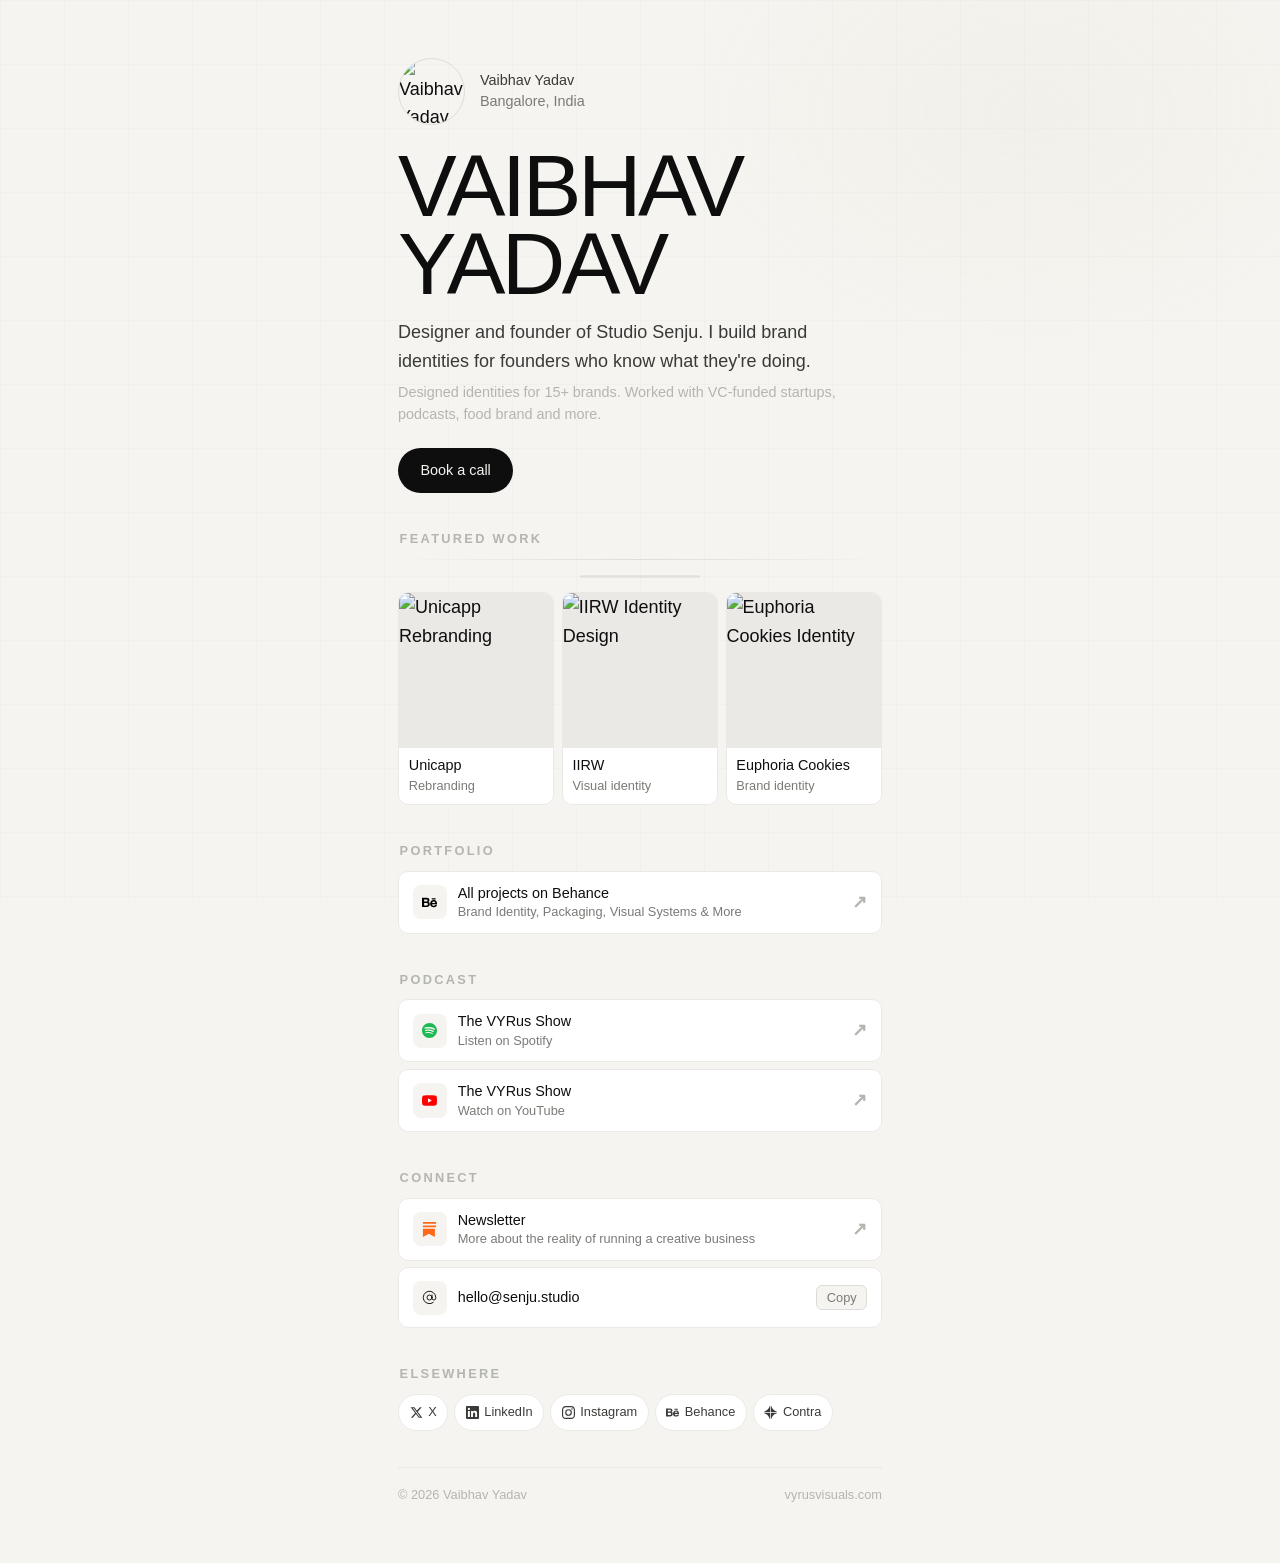
==== index.html @ 4595c691 "Add files via upload" ====
<!DOCTYPE html>
<!-- saved from url=(0052)file:///Users/vyrus/Downloads/vyrusvisuals-ship.html -->
<html lang="en"><head><meta http-equiv="Content-Type" content="text/html; charset=UTF-8">

<meta name="viewport" content="width=device-width, initial-scale=1.0">
<title>Vaibhav Yadav — Designer, Founder</title>
<meta name="description" content="Designer and founder of Studio Senju. Brand identity for founders who know what they&#39;re doing.">
<meta property="og:title" content="Vaibhav Yadav — Designer, Founder">
<meta property="og:description" content="Designer and founder of Studio Senju. Brand identity for founders who know what they&#39;re doing.">
<meta property="og:image" content="https://mir-s3-cdn-cf.behance.net/user/230/5c810295098799.68d802690c68f.jpg">
<meta property="og:url" content="https://vyrusvisuals.com">
<meta property="og:type" content="website">
<meta name="twitter:card" content="summary">
<meta name="twitter:title" content="Vaibhav Yadav — Designer, Founder">
<meta name="twitter:description" content="Designer and founder of Studio Senju. Brand identity for founders who know what they&#39;re doing.">
<meta name="twitter:image" content="https://mir-s3-cdn-cf.behance.net/user/230/5c810295098799.68d802690c68f.jpg">
<link rel="stylesheet" href="./Vaibhav Yadav — Designer, Founder_files/oij2uky.css">
<link rel="preconnect" href="https://fonts.googleapis.com/">
<link rel="preconnect" href="https://fonts.gstatic.com/" crossorigin="">
<link href="./Vaibhav Yadav — Designer, Founder_files/css2" rel="stylesheet">
<style>
  /*
    FLUID TYPESCALE — Major Third (1.25)
    All sizes use clamp() so they scale smoothly from mobile to desktop.
    No text-related breakpoints needed.

    --fs-xs:    clamp(0.7rem,   0.65rem + 0.25vw, 0.8rem)      ~11-13px
    --fs-sm:    clamp(0.8rem,   0.74rem + 0.3vw,  0.9rem)      ~13-14px
    --fs-base:  clamp(1rem,     0.92rem + 0.4vw,  1.125rem)    ~16-18px
    --fs-md:    clamp(1.1rem,   1rem + 0.5vw,     1.25rem)     ~18-20px
    --fs-lg:    clamp(1.25rem,  1.1rem + 0.75vw,  1.563rem)    ~20-25px
    --fs-display: clamp(3.2rem, 2rem + 6vw,       5.5rem)      ~51-88px
  */

  :root {
    --bg: #f5f4f0;
    --text: #0e0e0e;
    --text-mid: #3a3a38;
    --text-light: #7a7a76;
    --text-faint: #b5b5b0;
    --border: #ddddd8;
    --border-light: #eae9e5;
    --card-bg: #fff;
    --cta-bg: #0e0e0e;
    --cta-text: #f5f4f0;
    --display: "forevs", "Host Grotesk", sans-serif;
    --body: "Host Grotesk", "Helvetica Neue", sans-serif;

    --fs-xs:    clamp(0.7rem,   0.65rem + 0.25vw, 0.8rem);
    --fs-sm:    clamp(0.8rem,   0.74rem + 0.3vw,  0.9rem);
    --fs-base:  clamp(1rem,     0.92rem + 0.4vw,  1.125rem);
    --fs-md:    clamp(1.1rem,   1rem + 0.5vw,     1.25rem);
    --fs-lg:    clamp(1.25rem,  1.1rem + 0.75vw,  1.563rem);
    --fs-display: clamp(3.2rem, 2rem + 6vw, 5.5rem);

    --space-section: clamp(1.75rem, 1.5rem + 1vw, 2.25rem);
    --space-page-y: clamp(2.5rem, 2rem + 2vw, 4rem);
    --space-page-x: clamp(1.25rem, 1rem + 1vw, 1.75rem);
  }

  * { margin: 0; padding: 0; box-sizing: border-box; }

  body {
    background: var(--bg);
    color: var(--text);
    font-family: var(--body);
    font-weight: 400;
    font-size: var(--fs-base);
    line-height: 1.6;
    -webkit-font-smoothing: antialiased;
    overflow-x: hidden;
    position: relative;
  }

  body::before {
    content: '';
    position: fixed;
    inset: 0;
    background-image:
      linear-gradient(rgba(0,0,0,0.016) 1px, transparent 1px),
      linear-gradient(90deg, rgba(0,0,0,0.016) 1px, transparent 1px);
    background-size: 64px 64px;
    pointer-events: none;
    z-index: 0;
  }

  body::after {
    content: '';
    position: fixed;
    top: -15%;
    right: -8%;
    width: 55%;
    height: 55%;
    background: radial-gradient(ellipse, rgba(218, 198, 158, 0.07) 0%, transparent 70%);
    pointer-events: none;
    z-index: 0;
  }

  ::selection { background: var(--text); color: var(--bg); }
  a { color: inherit; text-decoration: none; }

  .page {
    position: relative;
    z-index: 1;
    min-height: 100vh;
    max-width: 540px;
    margin: 0 auto;
    padding: var(--space-page-y) var(--space-page-x);
  }

  @keyframes revealUp {
    from { opacity: 0; transform: translateY(16px); }
    to { opacity: 1; transform: translateY(0); }
  }

  .reveal { opacity: 0; animation: revealUp 0.6s ease forwards; }
  .d1 { animation-delay: 0.05s; }
  .d2 { animation-delay: 0.12s; }
  .d3 { animation-delay: 0.2s; }
  .d4 { animation-delay: 0.28s; }
  .d5 { animation-delay: 0.36s; }
  .d6 { animation-delay: 0.44s; }
  .d7 { animation-delay: 0.5s; }

  /* ---- HERO ---- */
  .hero { margin-bottom: clamp(1.25rem, 1rem + 0.5vw, 1.75rem); }

  .hero-top {
    display: flex;
    align-items: center;
    gap: clamp(0.75rem, 0.6rem + 0.4vw, 1rem);
    margin-bottom: clamp(1.25rem, 1rem + 0.5vw, 1.75rem);
  }

  .pfp {
    width: clamp(52px, 48px + 1.5vw, 68px);
    height: clamp(52px, 48px + 1.5vw, 68px);
    border-radius: 50%;
    overflow: hidden;
    flex-shrink: 0;
    border: 1.5px solid var(--border);
  }

  .pfp img { width: 100%; height: 100%; object-fit: cover; display: block; }

  .hero-label {
    font-size: var(--fs-sm);
    color: var(--text-light);
    font-weight: 400;
    line-height: 1.45;
  }

  .hero-label strong { color: var(--text-mid); font-weight: 500; }

  .hero-name {
    font-family: var(--display);
    font-weight: 500;
    font-size: var(--fs-display);
    text-transform: uppercase;
    letter-spacing: -0.04em;
    line-height: 0.88;
    color: var(--text);
    margin-bottom: clamp(0.8rem, 0.6rem + 0.5vw, 1.2rem);
  }

  .hero-bio {
    font-size: var(--fs-base);
    font-weight: 400;
    color: var(--text-mid);
    line-height: 1.6;
    max-width: 420px;
    margin-bottom: 0.4rem;
  }

  .hero-proof {
    font-size: var(--fs-sm);
    color: var(--text-faint);
    font-weight: 400;
    line-height: 1.5;
  }

  /* ---- CTA ---- */
  .primary-cta { margin-bottom: var(--space-section); }

  .cta-btn {
    display: inline-flex;
    align-items: center;
    padding: clamp(0.6rem, 0.55rem + 0.2vw, 0.8rem) clamp(1.2rem, 1rem + 0.5vw, 1.6rem);
    border-radius: 100px;
    font-family: var(--body);
    font-size: var(--fs-sm);
    font-weight: 500;
    background: var(--cta-bg);
    color: var(--cta-text);
    transition: all 0.2s ease;
    border: none;
    cursor: pointer;
  }

  .cta-btn:hover {
    background: #2a2a28;
    transform: translateY(-1px);
    box-shadow: 0 4px 16px rgba(0,0,0,0.12);
  }

  /* ---- SECTIONS ---- */
  .section { margin-bottom: var(--space-section); }

  .section-label {
    font-size: var(--fs-xs);
    font-weight: 600;
    letter-spacing: 0.18em;
    text-transform: uppercase;
    color: var(--text-faint);
    margin-bottom: clamp(0.5rem, 0.4rem + 0.2vw, 0.7rem);
    padding-left: 0.1rem;
  }

  /* ---- FEATURED PROJECTS ---- */
  .featured-divider {
    width: 100%;
    height: 1px;
    background: linear-gradient(90deg, transparent, var(--border), transparent);
    margin-bottom: clamp(0.8rem, 0.6rem + 0.4vw, 1.25rem);
  }

  .deco-bar {
    width: 120px;
    height: 3px;
    background: var(--text);
    opacity: 0.06;
    border-radius: 2px;
    margin: 0 auto clamp(0.8rem, 0.6rem + 0.4vw, 1.25rem);
  }

  .projects-grid {
    display: grid;
    grid-template-columns: repeat(auto-fit, minmax(140px, 1fr));
    gap: clamp(0.4rem, 0.3rem + 0.2vw, 0.55rem);
  }

  .project-card {
    display: flex;
    flex-direction: column;
    background: var(--card-bg);
    border: 1px solid var(--border-light);
    border-radius: 10px;
    overflow: hidden;
    transition: all 0.22s ease;
  }

  .project-card:hover {
    border-color: #c8c8c2;
    transform: translateY(-3px);
    box-shadow: 0 6px 20px rgba(0,0,0,0.06);
  }

  .project-thumb {
    width: 100%;
    aspect-ratio: 1/1;
    background: var(--border-light);
    overflow: hidden;
  }

  .project-thumb img {
    width: 100%;
    height: 100%;
    object-fit: cover;
    display: block;
    transition: transform 0.3s ease;
  }

  .project-card:hover .project-thumb img { transform: scale(1.04); }

  .project-info { padding: clamp(0.45rem, 0.4rem + 0.15vw, 0.6rem) clamp(0.5rem, 0.45rem + 0.2vw, 0.7rem); }

  .project-name {
    font-size: var(--fs-sm);
    font-weight: 500;
    color: var(--text);
    line-height: 1.3;
  }

  .project-type {
    font-size: var(--fs-xs);
    color: var(--text-light);
    font-weight: 400;
    margin-top: 0.05rem;
  }

  /* ---- LINK CARDS ---- */
  .links {
    display: flex;
    flex-direction: column;
    gap: clamp(0.35rem, 0.3rem + 0.15vw, 0.5rem);
  }

  .link-card {
    display: flex;
    align-items: center;
    justify-content: space-between;
    padding: clamp(0.7rem, 0.6rem + 0.2vw, 0.9rem) clamp(0.8rem, 0.7rem + 0.2vw, 1.05rem);
    background: var(--card-bg);
    border: 1px solid var(--border-light);
    border-radius: 10px;
    transition: all 0.2s ease;
  }

  .link-card:hover {
    border-color: #c8c8c2;
    transform: translateY(-1px);
    box-shadow: 0 3px 14px rgba(0,0,0,0.04);
  }

  .link-left {
    display: flex;
    align-items: center;
    gap: clamp(0.6rem, 0.5rem + 0.2vw, 0.8rem);
    min-width: 0;
  }

  .link-icon {
    width: clamp(30px, 28px + 0.5vw, 36px);
    height: clamp(30px, 28px + 0.5vw, 36px);
    border-radius: 8px;
    background: var(--bg);
    display: flex;
    align-items: center;
    justify-content: center;
    flex-shrink: 0;
  }

  .link-icon svg { width: 15px; height: 15px; }

  .link-title {
    font-size: var(--fs-sm);
    font-weight: 500;
    color: var(--text);
    line-height: 1.3;
  }

  .link-sub {
    font-size: var(--fs-xs);
    color: var(--text-light);
    font-weight: 400;
    line-height: 1.35;
    margin-top: 0.05rem;
  }

  .link-arrow {
    font-size: var(--fs-base);
    font-weight: 700;
    color: var(--text-faint);
    flex-shrink: 0;
    transition: transform 0.2s, color 0.2s;
    margin-left: 0.4rem;
  }

  .link-card:hover .link-arrow {
    transform: translate(2px, -2px);
    color: var(--text-light);
  }

  /* ---- EMAIL ---- */
  .email-block {
    display: flex;
    align-items: center;
    justify-content: space-between;
    padding: clamp(0.7rem, 0.6rem + 0.2vw, 0.9rem) clamp(0.8rem, 0.7rem + 0.2vw, 1.05rem);
    background: var(--card-bg);
    border: 1px solid var(--border-light);
    border-radius: 10px;
  }

  .email-left {
    display: flex;
    align-items: center;
    gap: clamp(0.6rem, 0.5rem + 0.2vw, 0.8rem);
  }

  .email-text {
    font-size: var(--fs-sm);
    font-weight: 500;
    color: var(--text);
  }

  .copy-btn {
    font-family: var(--body);
    font-size: var(--fs-xs);
    font-weight: 500;
    color: var(--text-light);
    background: var(--bg);
    border: 1px solid var(--border);
    border-radius: 6px;
    padding: 0.25rem 0.6rem;
    cursor: pointer;
    transition: all 0.15s;
    flex-shrink: 0;
  }

  .copy-btn:hover { border-color: #b5b5b0; color: var(--text); }

  .copy-btn.copied {
    background: var(--text);
    color: var(--cta-text);
    border-color: var(--text);
  }

  /* ---- SOCIAL PILLS ---- */
  .socials {
    display: flex;
    gap: clamp(0.3rem, 0.25rem + 0.15vw, 0.45rem);
    flex-wrap: wrap;
  }

  .social-pill {
    display: flex;
    align-items: center;
    gap: 0.35rem;
    padding: clamp(0.4rem, 0.35rem + 0.15vw, 0.52rem) clamp(0.6rem, 0.5rem + 0.2vw, 0.8rem);
    background: var(--card-bg);
    border: 1px solid var(--border-light);
    border-radius: 100px;
    font-size: var(--fs-xs);
    font-weight: 450;
    color: var(--text-mid);
    transition: all 0.2s ease;
  }

  .social-pill:hover {
    border-color: #c8c8c2;
    color: var(--text);
    transform: translateY(-1px);
    box-shadow: 0 2px 8px rgba(0,0,0,0.035);
  }

  .social-pill svg {
    width: 13px;
    height: 13px;
    fill: currentColor;
    flex-shrink: 0;
  }

  /* ---- FOOTER ---- */
  .footer {
    margin-top: var(--space-section);
    padding-top: clamp(1rem, 0.8rem + 0.3vw, 1.25rem);
    border-top: 1px solid var(--border-light);
    display: flex;
    justify-content: space-between;
    align-items: center;
    flex-wrap: wrap;
    gap: 0.4rem;
  }

  .footer p, .footer-domain {
    font-size: var(--fs-xs);
    color: var(--text-faint);
    font-weight: 400;
  }
</style>
</head>
<body>

<div class="page">

  <!-- HERO -->
  <div class="hero reveal d1">
    <div class="hero-top">
      <div class="pfp">
        <img src="./Vaibhav Yadav — Designer, Founder_files/5c810295098799.68d802690c68f.jpg" alt="Vaibhav Yadav">
      </div>
      <div>
        <p class="hero-label"><strong>Vaibhav Yadav</strong><br>Bangalore, India</p>
      </div>
    </div>
    <h1 class="hero-name">Vaibhav<br>Yadav</h1>
    <p class="hero-bio">Designer and founder of Studio Senju. I build brand identities for founders who know what they're doing.</p>
    <p class="hero-proof">Designed identities for 15+ brands. Worked with VC-funded startups, podcasts, food brand and more.</p>
  </div>

  <!-- CTA -->
  <div class="primary-cta reveal d2">
    <a href="https://cal.com/vaibhav-yadav" class="cta-btn">Book a call</a>
  </div>

  <!-- FEATURED PROJECTS -->
  <div class="section reveal d3">
    <p class="section-label">Featured work</p>
    <div class="featured-divider"></div>
    <div class="deco-bar"></div>
    <div class="projects-grid">
      <a href="https://www.behance.net/gallery/204781255/Unicapp-Rebranding" class="project-card" target="_blank">
        <div class="project-thumb">
          <img src="./Vaibhav Yadav — Designer, Founder_files/c3138b204781255.66af59827f13a.jpg" alt="Unicapp Rebranding">
        </div>
        <div class="project-info">
          <p class="project-name">Unicapp</p>
          <p class="project-type">Rebranding</p>
        </div>
      </a>
      <a href="https://www.behance.net/gallery/222168813/IIRW-Visual-Identity-Design" class="project-card" target="_blank">
        <div class="project-thumb">
          <img src="./Vaibhav Yadav — Designer, Founder_files/cdd6d2222168813.67e1763d90616.jpg" alt="IIRW Identity Design">
        </div>
        <div class="project-info">
          <p class="project-name">IIRW</p>
          <p class="project-type">Visual identity</p>
        </div>
      </a>
      <a href="https://www.behance.net/gallery/244956031/Euphoria-Cookies-Identity-Design" class="project-card" target="_blank">
        <div class="project-thumb">
          <img src="./Vaibhav Yadav — Designer, Founder_files/6d1ab6244956031.69a2be1ae51e2.png" alt="Euphoria Cookies Identity">
        </div>
        <div class="project-info">
          <p class="project-name">Euphoria Cookies</p>
          <p class="project-type">Brand identity</p>
        </div>
      </a>
    </div>
  </div>

  <!-- PORTFOLIO -->
  <div class="section reveal d4">
    <p class="section-label">Portfolio</p>
    <div class="links">
      <a href="https://www.behance.net/vaibhavyadavr" class="link-card" target="_blank">
        <div class="link-left">
          <div class="link-icon">
            <svg xmlns="http://www.w3.org/2000/svg" width="2500" height="1583" viewBox="0.5 94.187 511 323.626"><path d="M206.729 238.87s48.358-3.59 48.358-60.297c0-56.711-39.563-84.387-89.678-84.387H.5v316.909h164.909s100.671 3.18 100.671-93.537c0 .001 4.389-78.688-59.351-78.688zm-53.19-88.357h11.87s22.416 0 22.416 32.973c0 32.969-13.183 37.749-28.136 37.749H73.161v-70.722h80.378zm7.21 204.257H73.161v-84.69h92.248s33.41-.438 33.41 43.522c0 37.068-24.954 40.888-38.07 41.168zm239.593-179.953c-121.873 0-121.765 121.766-121.765 121.766s-8.362 121.141 121.765 121.141c0 0 108.438 6.195 108.438-84.271h-55.768s1.86 34.068-50.81 34.068c0 0-55.777 3.738-55.777-55.135H510.64c0-.001 17.968-137.569-110.298-137.569zm-54.53 95.263s6.81-48.846 55.769-48.846c48.949 0 48.336 48.846 48.336 48.846H345.812zm117.096-118.199H332.159v-39.025h130.749v39.025z"></path></svg>
          </div>
          <div class="link-info">
            <div class="link-title">All projects on Behance</div>
            <div class="link-sub">Brand Identity, Packaging, Visual Systems &amp; More</div>
          </div>
        </div>
        <span class="link-arrow">↗</span>
      </a>
    </div>
  </div>

  <!-- PODCAST -->
  <div class="section reveal d5">
    <p class="section-label">Podcast</p>
    <div class="links">
      <a href="https://open.spotify.com/show/4r9U1UkWRHgXpeFIP8qqJi?si=ySkl17ODTZmAyLj0PScnJw" class="link-card" target="_blank">
        <div class="link-left">
          <div class="link-icon">
            <svg viewBox="0 0 24 24" fill="#1DB954"><path d="M12 0C5.4 0 0 5.4 0 12s5.4 12 12 12 12-5.4 12-12S18.66 0 12 0zm5.521 17.34c-.24.359-.66.48-1.021.24-2.82-1.74-6.36-2.101-10.561-1.141-.418.122-.779-.179-.899-.539-.12-.421.18-.78.54-.9 4.56-1.021 8.52-.6 11.64 1.32.42.18.479.659.301 1.02zm1.44-3.3c-.301.42-.841.6-1.262.3-3.239-1.98-8.159-2.58-11.939-1.38-.479.12-1.02-.12-1.14-.6-.12-.48.12-1.021.6-1.141C9.6 9.9 15 10.561 18.72 12.84c.361.181.54.78.241 1.2zm.12-3.36C15.24 8.4 8.82 8.16 5.16 9.301c-.6.179-1.2-.181-1.38-.721-.18-.601.18-1.2.72-1.381 4.26-1.26 11.28-1.02 15.721 1.621.539.3.719 1.02.419 1.56-.299.421-1.02.599-1.559.3z"></path></svg>
          </div>
          <div class="link-info">
            <div class="link-title">The VYRus Show</div>
            <div class="link-sub">Listen on Spotify</div>
          </div>
        </div>
        <span class="link-arrow">↗</span>
      </a>
      <a href="https://www.youtube.com/playlist?list=PLpjvr5W3ksdQxVv7fHUGYC-LWUB7QYowx" class="link-card" target="_blank">
        <div class="link-left">
          <div class="link-icon">
            <svg viewBox="0 0 24 24" fill="#FF0000"><path d="M23.498 6.186a3.016 3.016 0 0 0-2.122-2.136C19.505 3.545 12 3.545 12 3.545s-7.505 0-9.377.505A3.017 3.017 0 0 0 .502 6.186C0 8.07 0 12 0 12s0 3.93.502 5.814a3.016 3.016 0 0 0 2.122 2.136c1.871.505 9.376.505 9.376.505s7.505 0 9.377-.505a3.015 3.015 0 0 0 2.122-2.136C24 15.93 24 12 24 12s0-3.93-.502-5.814zM9.545 15.568V8.432L15.818 12l-6.273 3.568z"></path></svg>
          </div>
          <div class="link-info">
            <div class="link-title">The VYRus Show</div>
            <div class="link-sub">Watch on YouTube</div>
          </div>
        </div>
        <span class="link-arrow">↗</span>
      </a>
    </div>
  </div>

  <!-- CONNECT -->
  <div class="section reveal d6">
    <p class="section-label">Connect</p>
    <div class="links">
      <a href="https://vyrus.substack.com/" class="link-card" target="_blank">
        <div class="link-left">
          <div class="link-icon">
            <svg viewBox="0 0 24 24" fill="#FF6719"><path d="M22.539 8.242H1.46V5.406h21.08v2.836zM1.46 10.812V24l9.56-5.26L20.58 24V10.812H1.46zM22.54 0H1.46v2.836h21.08V0z"></path></svg>
          </div>
          <div class="link-info">
            <div class="link-title">Newsletter</div>
            <div class="link-sub">More about the reality of running a creative business</div>
          </div>
        </div>
        <span class="link-arrow">↗</span>
      </a>
      <div class="email-block">
        <div class="email-left">
          <div class="link-icon">
            <svg viewBox="0 0 24 24" fill="none" stroke="#0e0e0e" stroke-width="1.5" stroke-linecap="round" stroke-linejoin="round"><circle cx="12" cy="12" r="4"></circle><path d="M16 8v5a3 3 0 0 0 6 0v-1a10 10 0 1 0-3.92 7.94"></path></svg>
          </div>
          <span class="email-text">hello@senju.studio</span>
        </div>
        <button class="copy-btn" onclick="copyEmail(this)">Copy</button>
      </div>
    </div>
  </div>

  <!-- SOCIALS -->
  <div class="section reveal d7">
    <p class="section-label">Elsewhere</p>
    <div class="socials">
      <a href="https://x.com/vaibhavyadavr" class="social-pill" target="_blank">
        <svg viewBox="0 0 24 24"><path d="M18.244 2.25h3.308l-7.227 8.26 8.502 11.24H16.17l-5.214-6.817L4.99 21.75H1.68l7.73-8.835L1.254 2.25H8.08l4.713 6.231zm-1.161 17.52h1.833L7.084 4.126H5.117z"></path></svg>
        X
      </a>
      <a href="https://www.linkedin.com/in/vaibhavyadavr/" class="social-pill" target="_blank">
        <svg viewBox="0 0 24 24"><path d="M20.447 20.452h-3.554v-5.569c0-1.328-.027-3.037-1.852-3.037-1.853 0-2.136 1.445-2.136 2.939v5.667H9.351V9h3.414v1.561h.046c.477-.9 1.637-1.85 3.37-1.85 3.601 0 4.267 2.37 4.267 5.455v6.286zM5.337 7.433a2.062 2.062 0 0 1-2.063-2.065 2.064 2.064 0 1 1 2.063 2.065zm1.782 13.019H3.555V9h3.564v11.452zM22.225 0H1.771C.792 0 0 .774 0 1.729v20.542C0 23.227.792 24 1.771 24h20.451C23.2 24 24 23.227 24 22.271V1.729C24 .774 23.2 0 22.222 0h.003z"></path></svg>
        LinkedIn
      </a>
      <a href="https://www.instagram.com/vaibhavyadavr" class="social-pill" target="_blank">
        <svg viewBox="0 0 24 24"><path d="M12 2.163c3.204 0 3.584.012 4.85.07 3.252.148 4.771 1.691 4.919 4.919.058 1.265.069 1.645.069 4.849 0 3.205-.012 3.584-.069 4.849-.149 3.225-1.664 4.771-4.919 4.919-1.266.058-1.644.07-4.85.07-3.204 0-3.584-.012-4.849-.07-3.26-.149-4.771-1.699-4.919-4.92-.058-1.265-.07-1.644-.07-4.849 0-3.204.013-3.583.07-4.849.149-3.227 1.664-4.771 4.919-4.919 1.266-.057 1.645-.069 4.849-.069zM12 0C8.741 0 8.333.014 7.053.072 2.695.272.273 2.69.073 7.052.014 8.333 0 8.741 0 12c0 3.259.014 3.668.072 4.948.2 4.358 2.618 6.78 6.98 6.98C8.333 23.986 8.741 24 12 24c3.259 0 3.668-.014 4.948-.072 4.354-.2 6.782-2.618 6.979-6.98.059-1.28.073-1.689.073-4.948 0-3.259-.014-3.667-.072-4.947-.196-4.354-2.617-6.78-6.979-6.98C15.668.014 15.259 0 12 0zm0 5.838a6.162 6.162 0 1 0 0 12.324 6.162 6.162 0 0 0 0-12.324zM12 16a4 4 0 1 1 0-8 4 4 0 0 1 0 8zm6.406-11.845a1.44 1.44 0 1 0 0 2.881 1.44 1.44 0 0 0 0-2.881z"></path></svg>
        Instagram
      </a>
      <a href="https://www.behance.net/vaibhavyadavr" class="social-pill" target="_blank">
        <svg xmlns="http://www.w3.org/2000/svg" width="2500" height="1583" viewBox="0.5 94.187 511 323.626"><path d="M206.729 238.87s48.358-3.59 48.358-60.297c0-56.711-39.563-84.387-89.678-84.387H.5v316.909h164.909s100.671 3.18 100.671-93.537c0 .001 4.389-78.688-59.351-78.688zm-53.19-88.357h11.87s22.416 0 22.416 32.973c0 32.969-13.183 37.749-28.136 37.749H73.161v-70.722h80.378zm7.21 204.257H73.161v-84.69h92.248s33.41-.438 33.41 43.522c0 37.068-24.954 40.888-38.07 41.168zm239.593-179.953c-121.873 0-121.765 121.766-121.765 121.766s-8.362 121.141 121.765 121.141c0 0 108.438 6.195 108.438-84.271h-55.768s1.86 34.068-50.81 34.068c0 0-55.777 3.738-55.777-55.135H510.64c0-.001 17.968-137.569-110.298-137.569zm-54.53 95.263s6.81-48.846 55.769-48.846c48.949 0 48.336 48.846 48.336 48.846H345.812zm117.096-118.199H332.159v-39.025h130.749v39.025z"></path></svg>
        Behance
      </a>
      <a href="https://contra.com/vyrus_visuals" class="social-pill" target="_blank">
        <!--?xml version="1.0" encoding="UTF-8"?-->
<svg id="Layer_1" data-name="Layer 1" xmlns="http://www.w3.org/2000/svg" viewBox="0 0 27.6 27.6">
  <path d="M14.8,13h12.5c.2,0,.3,0,.3-.2v-.4c0-.1,0-.2-.2-.2-5.9-1.6-10.5-6.1-12-12l-.4-.2h-.3c-.1,0-.2.1-.2.3v12.5c0,.1,0,.2.2.2h.1Z"></path>
  <path d="M14.8,27.6h.4l.2-.2c1.6-5.9,6.1-10.5,12-12l.2-.3v-.3c0-.1-.1-.3-.3-.3h-12.5l-.2.3v12.5c0,.2,0,.3.2.3Z"></path>
  <path d="M12.5,27.6h.3c.1,0,.2-.1.2-.3v-12.5c0-.1,0-.3-.2-.3H.3c-.2,0-.3.2-.3.3v.4c0,.1,0,.2.2.2,5.9,1.5,10.5,6.1,12,12l.3.2Z"></path>
  <path d="M.3,13h12.5c.1,0,.2,0,.2-.2V.3c0-.2,0-.3-.2-.3h-.4c-.1,0-.2,0-.2.2C10.6,6,6,10.7.2,12.2l-.2.3v.3c0,.1.1.2.3.2Z"></path>
</svg>
        Contra
      </a>
    </div>
  </div>

  <!-- FOOTER -->
  <div class="footer reveal d7">
    <p>© 2026 Vaibhav Yadav</p>
    <span class="footer-domain">vyrusvisuals.com</span>
  </div>

</div>

<script>
function copyEmail(btn) {
  navigator.clipboard.writeText('hello@senju.studio').then(function() {
    btn.textContent = 'Copied';
    btn.classList.add('copied');
    setTimeout(function() {
      btn.textContent = 'Copy';
      btn.classList.remove('copied');
    }, 2000);
  });
}
</script>



</body></html>
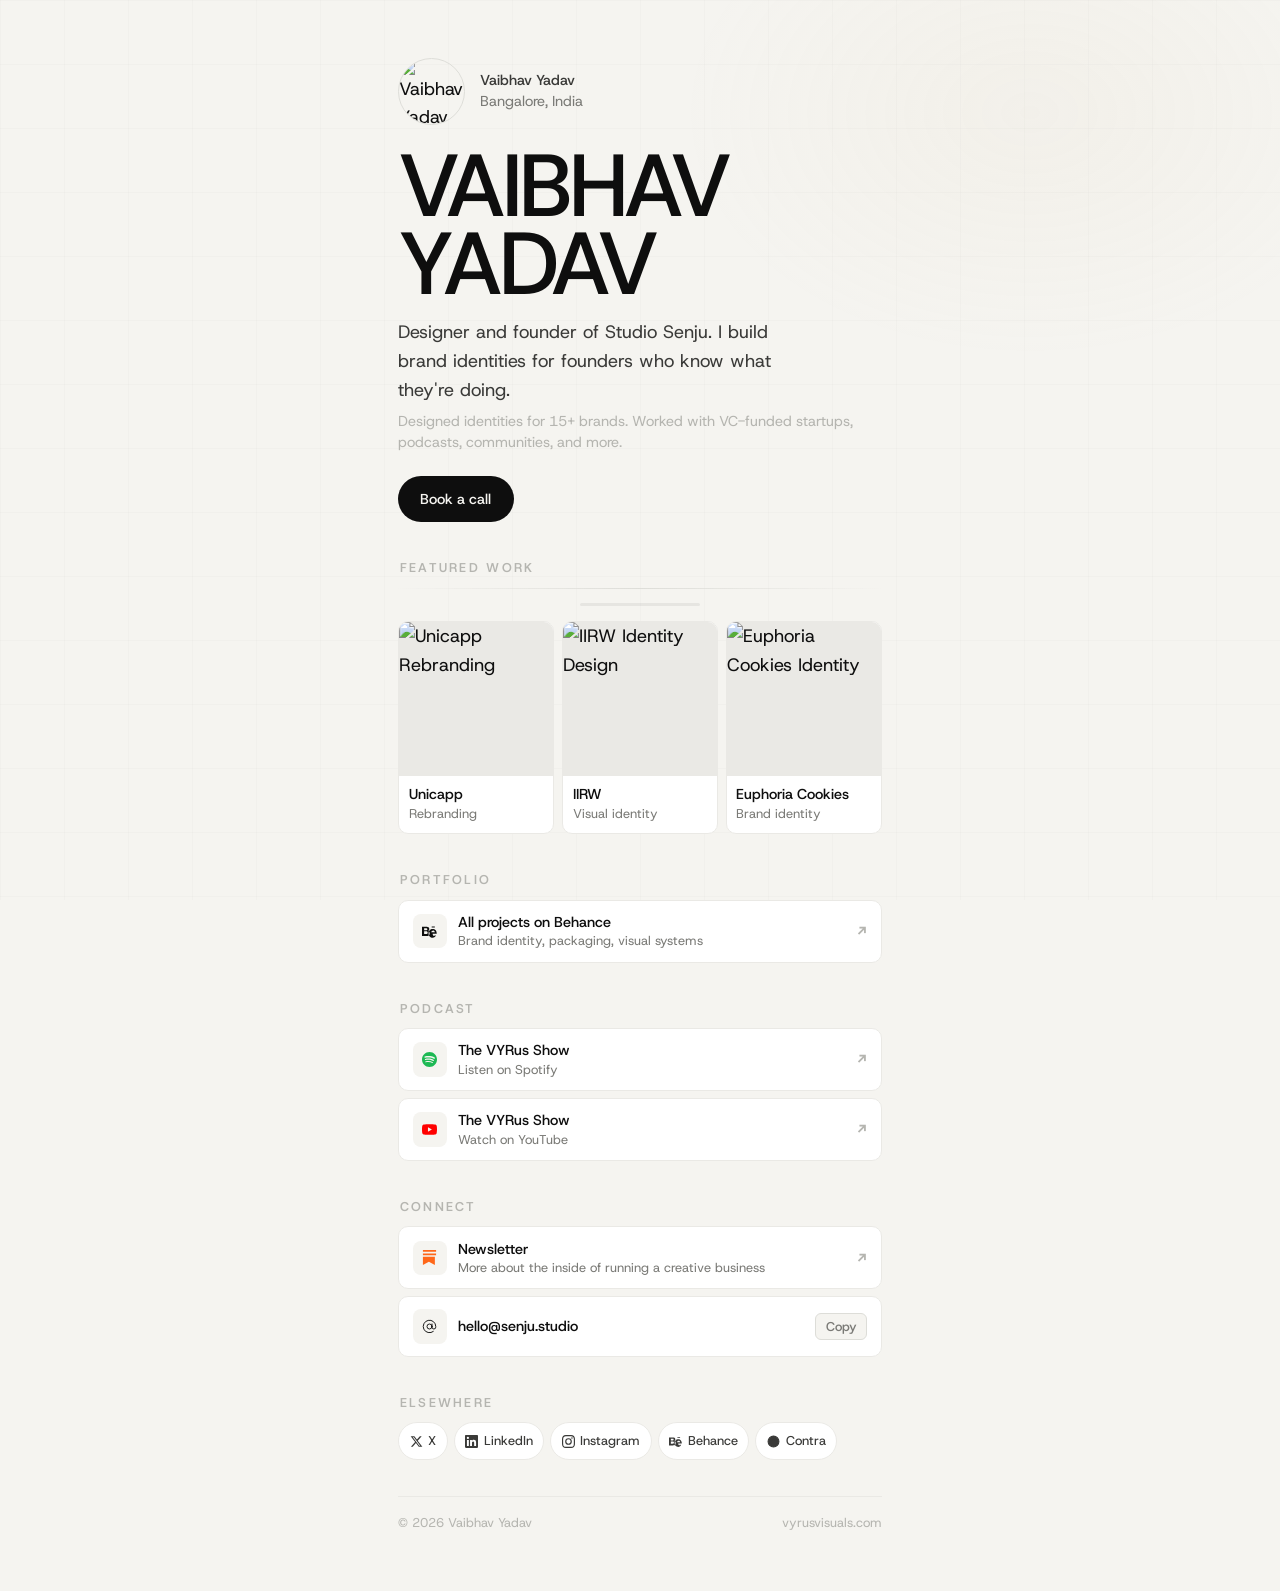
==== commit f5020c67: "Rename vyrusvisuals-ship.html to index.html" ====
--- a/index.html
+++ b/index.html
@@ -1,23 +1,23 @@
 <!DOCTYPE html>
-<!-- saved from url=(0052)file:///Users/vyrus/Downloads/vyrusvisuals-ship.html -->
-<html lang="en"><head><meta http-equiv="Content-Type" content="text/html; charset=UTF-8">
-
+<html lang="en">
+<head>
+<meta charset="UTF-8">
 <meta name="viewport" content="width=device-width, initial-scale=1.0">
 <title>Vaibhav Yadav — Designer, Founder</title>
-<meta name="description" content="Designer and founder of Studio Senju. Brand identity for founders who know what they&#39;re doing.">
+<meta name="description" content="Designer and founder of Studio Senju. Brand identity for founders who know what they're doing.">
 <meta property="og:title" content="Vaibhav Yadav — Designer, Founder">
-<meta property="og:description" content="Designer and founder of Studio Senju. Brand identity for founders who know what they&#39;re doing.">
+<meta property="og:description" content="Designer and founder of Studio Senju. Brand identity for founders who know what they're doing.">
 <meta property="og:image" content="https://mir-s3-cdn-cf.behance.net/user/230/5c810295098799.68d802690c68f.jpg">
 <meta property="og:url" content="https://vyrusvisuals.com">
 <meta property="og:type" content="website">
 <meta name="twitter:card" content="summary">
 <meta name="twitter:title" content="Vaibhav Yadav — Designer, Founder">
-<meta name="twitter:description" content="Designer and founder of Studio Senju. Brand identity for founders who know what they&#39;re doing.">
+<meta name="twitter:description" content="Designer and founder of Studio Senju. Brand identity for founders who know what they're doing.">
 <meta name="twitter:image" content="https://mir-s3-cdn-cf.behance.net/user/230/5c810295098799.68d802690c68f.jpg">
-<link rel="stylesheet" href="./Vaibhav Yadav — Designer, Founder_files/oij2uky.css">
-<link rel="preconnect" href="https://fonts.googleapis.com/">
-<link rel="preconnect" href="https://fonts.gstatic.com/" crossorigin="">
-<link href="./Vaibhav Yadav — Designer, Founder_files/css2" rel="stylesheet">
+<link rel="stylesheet" href="https://use.typekit.net/oij2uky.css">
+<link rel="preconnect" href="https://fonts.googleapis.com">
+<link rel="preconnect" href="https://fonts.gstatic.com" crossorigin>
+<link href="https://fonts.googleapis.com/css2?family=Host+Grotesk:ital,wght@0,300..800;1,300..800&display=swap" rel="stylesheet">
 <style>
   /*
     FLUID TYPESCALE — Major Third (1.25)
@@ -468,7 +468,7 @@
   <div class="hero reveal d1">
     <div class="hero-top">
       <div class="pfp">
-        <img src="./Vaibhav Yadav — Designer, Founder_files/5c810295098799.68d802690c68f.jpg" alt="Vaibhav Yadav">
+        <img src="https://mir-s3-cdn-cf.behance.net/user/230/5c810295098799.68d802690c68f.jpg" alt="Vaibhav Yadav">
       </div>
       <div>
         <p class="hero-label"><strong>Vaibhav Yadav</strong><br>Bangalore, India</p>
@@ -476,7 +476,7 @@
     </div>
     <h1 class="hero-name">Vaibhav<br>Yadav</h1>
     <p class="hero-bio">Designer and founder of Studio Senju. I build brand identities for founders who know what they're doing.</p>
-    <p class="hero-proof">Designed identities for 15+ brands. Worked with VC-funded startups, podcasts, food brand and more.</p>
+    <p class="hero-proof">Designed identities for 15+ brands. Worked with VC-funded startups, podcasts, communities, and more.</p>
   </div>
 
   <!-- CTA -->
@@ -492,7 +492,7 @@
     <div class="projects-grid">
       <a href="https://www.behance.net/gallery/204781255/Unicapp-Rebranding" class="project-card" target="_blank">
         <div class="project-thumb">
-          <img src="./Vaibhav Yadav — Designer, Founder_files/c3138b204781255.66af59827f13a.jpg" alt="Unicapp Rebranding">
+          <img src="https://mir-s3-cdn-cf.behance.net/project_modules/max_632_webp/c3138b204781255.66af59827f13a.jpg" alt="Unicapp Rebranding">
         </div>
         <div class="project-info">
           <p class="project-name">Unicapp</p>
@@ -501,7 +501,7 @@
       </a>
       <a href="https://www.behance.net/gallery/222168813/IIRW-Visual-Identity-Design" class="project-card" target="_blank">
         <div class="project-thumb">
-          <img src="./Vaibhav Yadav — Designer, Founder_files/cdd6d2222168813.67e1763d90616.jpg" alt="IIRW Identity Design">
+          <img src="https://mir-s3-cdn-cf.behance.net/project_modules/disp/cdd6d2222168813.67e1763d90616.jpg" alt="IIRW Identity Design">
         </div>
         <div class="project-info">
           <p class="project-name">IIRW</p>
@@ -510,7 +510,7 @@
       </a>
       <a href="https://www.behance.net/gallery/244956031/Euphoria-Cookies-Identity-Design" class="project-card" target="_blank">
         <div class="project-thumb">
-          <img src="./Vaibhav Yadav — Designer, Founder_files/6d1ab6244956031.69a2be1ae51e2.png" alt="Euphoria Cookies Identity">
+          <img src="https://mir-s3-cdn-cf.behance.net/project_modules/fs/6d1ab6244956031.69a2be1ae51e2.png" alt="Euphoria Cookies Identity">
         </div>
         <div class="project-info">
           <p class="project-name">Euphoria Cookies</p>
@@ -527,14 +527,14 @@
       <a href="https://www.behance.net/vaibhavyadavr" class="link-card" target="_blank">
         <div class="link-left">
           <div class="link-icon">
-            <svg xmlns="http://www.w3.org/2000/svg" width="2500" height="1583" viewBox="0.5 94.187 511 323.626"><path d="M206.729 238.87s48.358-3.59 48.358-60.297c0-56.711-39.563-84.387-89.678-84.387H.5v316.909h164.909s100.671 3.18 100.671-93.537c0 .001 4.389-78.688-59.351-78.688zm-53.19-88.357h11.87s22.416 0 22.416 32.973c0 32.969-13.183 37.749-28.136 37.749H73.161v-70.722h80.378zm7.21 204.257H73.161v-84.69h92.248s33.41-.438 33.41 43.522c0 37.068-24.954 40.888-38.07 41.168zm239.593-179.953c-121.873 0-121.765 121.766-121.765 121.766s-8.362 121.141 121.765 121.141c0 0 108.438 6.195 108.438-84.271h-55.768s1.86 34.068-50.81 34.068c0 0-55.777 3.738-55.777-55.135H510.64c0-.001 17.968-137.569-110.298-137.569zm-54.53 95.263s6.81-48.846 55.769-48.846c48.949 0 48.336 48.846 48.336 48.846H345.812zm117.096-118.199H332.159v-39.025h130.749v39.025z"></path></svg>
+            <svg viewBox="0 0 24 24" fill="#0e0e0e"><path d="M6.94 4.5c.7 0 1.34.06 1.92.19.58.13 1.07.33 1.48.61.41.28.73.65.96 1.12.23.47.34 1.05.34 1.73 0 .74-.17 1.36-.5 1.86-.34.5-.84.9-1.5 1.22.9.26 1.58.72 2.02 1.37.45.66.67 1.45.67 2.36 0 .75-.14 1.39-.41 1.93-.28.55-.67 1-1.16 1.35-.48.35-1.05.6-1.67.77-.63.16-1.27.25-1.95.25H0V4.5h6.94zm-.39 5.66c.58 0 1.06-.14 1.44-.42.37-.28.56-.72.56-1.3 0-.34-.06-.62-.18-.82a1.35 1.35 0 0 0-.48-.48 2 2 0 0 0-.69-.24 3.67 3.67 0 0 0-.82-.08H3.41v3.35h3.14zm.21 5.77c.32 0 .63-.03.92-.09.29-.06.55-.17.77-.32.22-.16.39-.36.51-.62.12-.26.18-.58.18-.97 0-.76-.22-1.31-.66-1.65-.44-.34-1.01-.5-1.72-.5H3.41v4.16h3.35zM21.79 18.2c-.41.57-1.06.84-1.95.84-.54 0-.99-.1-1.36-.3a2.78 2.78 0 0 1-.87-.78c-.21-.32-.36-.68-.45-1.07a5.4 5.4 0 0 1-.15-1.19h6.56c.04-1.11-.08-2.15-.36-3.09a6.24 6.24 0 0 0-1.26-2.47 5.69 5.69 0 0 0-2.06-1.65c-.81-.4-1.74-.6-2.79-.6-1 0-1.91.19-2.72.56a6.15 6.15 0 0 0-2.09 1.5c-.58.64-1.03 1.39-1.34 2.25-.31.87-.47 1.79-.47 2.78s.16 1.94.47 2.8c.31.85.75 1.59 1.32 2.22.56.62 1.25 1.11 2.05 1.45.8.35 1.7.52 2.68.52 1.34 0 2.47-.33 3.39-1 .93-.67 1.58-1.68 1.97-3.03h-2.62c-.06.27-.24.56-.59.84zm-4.01-7.62c.46 0 .86.08 1.21.24.35.16.64.37.87.64.23.27.4.57.52.91.11.33.18.67.2 1.02h-5.82c.02-.36.1-.7.25-1.03.14-.33.34-.62.59-.87s.55-.45.89-.6c.34-.15.73-.22 1.17-.22l.12-.09zM15.5 4h5v1.5h-5V4z"/></svg>
           </div>
           <div class="link-info">
             <div class="link-title">All projects on Behance</div>
-            <div class="link-sub">Brand Identity, Packaging, Visual Systems &amp; More</div>
-          </div>
-        </div>
-        <span class="link-arrow">↗</span>
+            <div class="link-sub">Brand identity, packaging, visual systems</div>
+          </div>
+        </div>
+        <span class="link-arrow">&#x2197;</span>
       </a>
     </div>
   </div>
@@ -546,26 +546,26 @@
       <a href="https://open.spotify.com/show/4r9U1UkWRHgXpeFIP8qqJi?si=ySkl17ODTZmAyLj0PScnJw" class="link-card" target="_blank">
         <div class="link-left">
           <div class="link-icon">
-            <svg viewBox="0 0 24 24" fill="#1DB954"><path d="M12 0C5.4 0 0 5.4 0 12s5.4 12 12 12 12-5.4 12-12S18.66 0 12 0zm5.521 17.34c-.24.359-.66.48-1.021.24-2.82-1.74-6.36-2.101-10.561-1.141-.418.122-.779-.179-.899-.539-.12-.421.18-.78.54-.9 4.56-1.021 8.52-.6 11.64 1.32.42.18.479.659.301 1.02zm1.44-3.3c-.301.42-.841.6-1.262.3-3.239-1.98-8.159-2.58-11.939-1.38-.479.12-1.02-.12-1.14-.6-.12-.48.12-1.021.6-1.141C9.6 9.9 15 10.561 18.72 12.84c.361.181.54.78.241 1.2zm.12-3.36C15.24 8.4 8.82 8.16 5.16 9.301c-.6.179-1.2-.181-1.38-.721-.18-.601.18-1.2.72-1.381 4.26-1.26 11.28-1.02 15.721 1.621.539.3.719 1.02.419 1.56-.299.421-1.02.599-1.559.3z"></path></svg>
+            <svg viewBox="0 0 24 24" fill="#1DB954"><path d="M12 0C5.4 0 0 5.4 0 12s5.4 12 12 12 12-5.4 12-12S18.66 0 12 0zm5.521 17.34c-.24.359-.66.48-1.021.24-2.82-1.74-6.36-2.101-10.561-1.141-.418.122-.779-.179-.899-.539-.12-.421.18-.78.54-.9 4.56-1.021 8.52-.6 11.64 1.32.42.18.479.659.301 1.02zm1.44-3.3c-.301.42-.841.6-1.262.3-3.239-1.98-8.159-2.58-11.939-1.38-.479.12-1.02-.12-1.14-.6-.12-.48.12-1.021.6-1.141C9.6 9.9 15 10.561 18.72 12.84c.361.181.54.78.241 1.2zm.12-3.36C15.24 8.4 8.82 8.16 5.16 9.301c-.6.179-1.2-.181-1.38-.721-.18-.601.18-1.2.72-1.381 4.26-1.26 11.28-1.02 15.721 1.621.539.3.719 1.02.419 1.56-.299.421-1.02.599-1.559.3z"/></svg>
           </div>
           <div class="link-info">
             <div class="link-title">The VYRus Show</div>
             <div class="link-sub">Listen on Spotify</div>
           </div>
         </div>
-        <span class="link-arrow">↗</span>
+        <span class="link-arrow">&#x2197;</span>
       </a>
       <a href="https://www.youtube.com/playlist?list=PLpjvr5W3ksdQxVv7fHUGYC-LWUB7QYowx" class="link-card" target="_blank">
         <div class="link-left">
           <div class="link-icon">
-            <svg viewBox="0 0 24 24" fill="#FF0000"><path d="M23.498 6.186a3.016 3.016 0 0 0-2.122-2.136C19.505 3.545 12 3.545 12 3.545s-7.505 0-9.377.505A3.017 3.017 0 0 0 .502 6.186C0 8.07 0 12 0 12s0 3.93.502 5.814a3.016 3.016 0 0 0 2.122 2.136c1.871.505 9.376.505 9.376.505s7.505 0 9.377-.505a3.015 3.015 0 0 0 2.122-2.136C24 15.93 24 12 24 12s0-3.93-.502-5.814zM9.545 15.568V8.432L15.818 12l-6.273 3.568z"></path></svg>
+            <svg viewBox="0 0 24 24" fill="#FF0000"><path d="M23.498 6.186a3.016 3.016 0 0 0-2.122-2.136C19.505 3.545 12 3.545 12 3.545s-7.505 0-9.377.505A3.017 3.017 0 0 0 .502 6.186C0 8.07 0 12 0 12s0 3.93.502 5.814a3.016 3.016 0 0 0 2.122 2.136c1.871.505 9.376.505 9.376.505s7.505 0 9.377-.505a3.015 3.015 0 0 0 2.122-2.136C24 15.93 24 12 24 12s0-3.93-.502-5.814zM9.545 15.568V8.432L15.818 12l-6.273 3.568z"/></svg>
           </div>
           <div class="link-info">
             <div class="link-title">The VYRus Show</div>
             <div class="link-sub">Watch on YouTube</div>
           </div>
         </div>
-        <span class="link-arrow">↗</span>
+        <span class="link-arrow">&#x2197;</span>
       </a>
     </div>
   </div>
@@ -577,19 +577,19 @@
       <a href="https://vyrus.substack.com/" class="link-card" target="_blank">
         <div class="link-left">
           <div class="link-icon">
-            <svg viewBox="0 0 24 24" fill="#FF6719"><path d="M22.539 8.242H1.46V5.406h21.08v2.836zM1.46 10.812V24l9.56-5.26L20.58 24V10.812H1.46zM22.54 0H1.46v2.836h21.08V0z"></path></svg>
+            <svg viewBox="0 0 24 24" fill="#FF6719"><path d="M22.539 8.242H1.46V5.406h21.08v2.836zM1.46 10.812V24l9.56-5.26L20.58 24V10.812H1.46zM22.54 0H1.46v2.836h21.08V0z"/></svg>
           </div>
           <div class="link-info">
             <div class="link-title">Newsletter</div>
-            <div class="link-sub">More about the reality of running a creative business</div>
-          </div>
-        </div>
-        <span class="link-arrow">↗</span>
+            <div class="link-sub">More about the inside of running a creative business</div>
+          </div>
+        </div>
+        <span class="link-arrow">&#x2197;</span>
       </a>
       <div class="email-block">
         <div class="email-left">
           <div class="link-icon">
-            <svg viewBox="0 0 24 24" fill="none" stroke="#0e0e0e" stroke-width="1.5" stroke-linecap="round" stroke-linejoin="round"><circle cx="12" cy="12" r="4"></circle><path d="M16 8v5a3 3 0 0 0 6 0v-1a10 10 0 1 0-3.92 7.94"></path></svg>
+            <svg viewBox="0 0 24 24" fill="none" stroke="#0e0e0e" stroke-width="1.5" stroke-linecap="round" stroke-linejoin="round"><circle cx="12" cy="12" r="4"/><path d="M16 8v5a3 3 0 0 0 6 0v-1a10 10 0 1 0-3.92 7.94"/></svg>
           </div>
           <span class="email-text">hello@senju.studio</span>
         </div>
@@ -603,29 +603,23 @@
     <p class="section-label">Elsewhere</p>
     <div class="socials">
       <a href="https://x.com/vaibhavyadavr" class="social-pill" target="_blank">
-        <svg viewBox="0 0 24 24"><path d="M18.244 2.25h3.308l-7.227 8.26 8.502 11.24H16.17l-5.214-6.817L4.99 21.75H1.68l7.73-8.835L1.254 2.25H8.08l4.713 6.231zm-1.161 17.52h1.833L7.084 4.126H5.117z"></path></svg>
+        <svg viewBox="0 0 24 24"><path d="M18.244 2.25h3.308l-7.227 8.26 8.502 11.24H16.17l-5.214-6.817L4.99 21.75H1.68l7.73-8.835L1.254 2.25H8.08l4.713 6.231zm-1.161 17.52h1.833L7.084 4.126H5.117z"/></svg>
         X
       </a>
       <a href="https://www.linkedin.com/in/vaibhavyadavr/" class="social-pill" target="_blank">
-        <svg viewBox="0 0 24 24"><path d="M20.447 20.452h-3.554v-5.569c0-1.328-.027-3.037-1.852-3.037-1.853 0-2.136 1.445-2.136 2.939v5.667H9.351V9h3.414v1.561h.046c.477-.9 1.637-1.85 3.37-1.85 3.601 0 4.267 2.37 4.267 5.455v6.286zM5.337 7.433a2.062 2.062 0 0 1-2.063-2.065 2.064 2.064 0 1 1 2.063 2.065zm1.782 13.019H3.555V9h3.564v11.452zM22.225 0H1.771C.792 0 0 .774 0 1.729v20.542C0 23.227.792 24 1.771 24h20.451C23.2 24 24 23.227 24 22.271V1.729C24 .774 23.2 0 22.222 0h.003z"></path></svg>
+        <svg viewBox="0 0 24 24"><path d="M20.447 20.452h-3.554v-5.569c0-1.328-.027-3.037-1.852-3.037-1.853 0-2.136 1.445-2.136 2.939v5.667H9.351V9h3.414v1.561h.046c.477-.9 1.637-1.85 3.37-1.85 3.601 0 4.267 2.37 4.267 5.455v6.286zM5.337 7.433a2.062 2.062 0 0 1-2.063-2.065 2.064 2.064 0 1 1 2.063 2.065zm1.782 13.019H3.555V9h3.564v11.452zM22.225 0H1.771C.792 0 0 .774 0 1.729v20.542C0 23.227.792 24 1.771 24h20.451C23.2 24 24 23.227 24 22.271V1.729C24 .774 23.2 0 22.222 0h.003z"/></svg>
         LinkedIn
       </a>
       <a href="https://www.instagram.com/vaibhavyadavr" class="social-pill" target="_blank">
-        <svg viewBox="0 0 24 24"><path d="M12 2.163c3.204 0 3.584.012 4.85.07 3.252.148 4.771 1.691 4.919 4.919.058 1.265.069 1.645.069 4.849 0 3.205-.012 3.584-.069 4.849-.149 3.225-1.664 4.771-4.919 4.919-1.266.058-1.644.07-4.85.07-3.204 0-3.584-.012-4.849-.07-3.26-.149-4.771-1.699-4.919-4.92-.058-1.265-.07-1.644-.07-4.849 0-3.204.013-3.583.07-4.849.149-3.227 1.664-4.771 4.919-4.919 1.266-.057 1.645-.069 4.849-.069zM12 0C8.741 0 8.333.014 7.053.072 2.695.272.273 2.69.073 7.052.014 8.333 0 8.741 0 12c0 3.259.014 3.668.072 4.948.2 4.358 2.618 6.78 6.98 6.98C8.333 23.986 8.741 24 12 24c3.259 0 3.668-.014 4.948-.072 4.354-.2 6.782-2.618 6.979-6.98.059-1.28.073-1.689.073-4.948 0-3.259-.014-3.667-.072-4.947-.196-4.354-2.617-6.78-6.979-6.98C15.668.014 15.259 0 12 0zm0 5.838a6.162 6.162 0 1 0 0 12.324 6.162 6.162 0 0 0 0-12.324zM12 16a4 4 0 1 1 0-8 4 4 0 0 1 0 8zm6.406-11.845a1.44 1.44 0 1 0 0 2.881 1.44 1.44 0 0 0 0-2.881z"></path></svg>
+        <svg viewBox="0 0 24 24"><path d="M12 2.163c3.204 0 3.584.012 4.85.07 3.252.148 4.771 1.691 4.919 4.919.058 1.265.069 1.645.069 4.849 0 3.205-.012 3.584-.069 4.849-.149 3.225-1.664 4.771-4.919 4.919-1.266.058-1.644.07-4.85.07-3.204 0-3.584-.012-4.849-.07-3.26-.149-4.771-1.699-4.919-4.92-.058-1.265-.07-1.644-.07-4.849 0-3.204.013-3.583.07-4.849.149-3.227 1.664-4.771 4.919-4.919 1.266-.057 1.645-.069 4.849-.069zM12 0C8.741 0 8.333.014 7.053.072 2.695.272.273 2.69.073 7.052.014 8.333 0 8.741 0 12c0 3.259.014 3.668.072 4.948.2 4.358 2.618 6.78 6.98 6.98C8.333 23.986 8.741 24 12 24c3.259 0 3.668-.014 4.948-.072 4.354-.2 6.782-2.618 6.979-6.98.059-1.28.073-1.689.073-4.948 0-3.259-.014-3.667-.072-4.947-.196-4.354-2.617-6.78-6.979-6.98C15.668.014 15.259 0 12 0zm0 5.838a6.162 6.162 0 1 0 0 12.324 6.162 6.162 0 0 0 0-12.324zM12 16a4 4 0 1 1 0-8 4 4 0 0 1 0 8zm6.406-11.845a1.44 1.44 0 1 0 0 2.881 1.44 1.44 0 0 0 0-2.881z"/></svg>
         Instagram
       </a>
       <a href="https://www.behance.net/vaibhavyadavr" class="social-pill" target="_blank">
-        <svg xmlns="http://www.w3.org/2000/svg" width="2500" height="1583" viewBox="0.5 94.187 511 323.626"><path d="M206.729 238.87s48.358-3.59 48.358-60.297c0-56.711-39.563-84.387-89.678-84.387H.5v316.909h164.909s100.671 3.18 100.671-93.537c0 .001 4.389-78.688-59.351-78.688zm-53.19-88.357h11.87s22.416 0 22.416 32.973c0 32.969-13.183 37.749-28.136 37.749H73.161v-70.722h80.378zm7.21 204.257H73.161v-84.69h92.248s33.41-.438 33.41 43.522c0 37.068-24.954 40.888-38.07 41.168zm239.593-179.953c-121.873 0-121.765 121.766-121.765 121.766s-8.362 121.141 121.765 121.141c0 0 108.438 6.195 108.438-84.271h-55.768s1.86 34.068-50.81 34.068c0 0-55.777 3.738-55.777-55.135H510.64c0-.001 17.968-137.569-110.298-137.569zm-54.53 95.263s6.81-48.846 55.769-48.846c48.949 0 48.336 48.846 48.336 48.846H345.812zm117.096-118.199H332.159v-39.025h130.749v39.025z"></path></svg>
+        <svg viewBox="0 0 24 24"><path d="M6.94 4.5c.7 0 1.34.06 1.92.19.58.13 1.07.33 1.48.61.41.28.73.65.96 1.12.23.47.34 1.05.34 1.73 0 .74-.17 1.36-.5 1.86-.34.5-.84.9-1.5 1.22.9.26 1.58.72 2.02 1.37.45.66.67 1.45.67 2.36 0 .75-.14 1.39-.41 1.93-.28.55-.67 1-1.16 1.35-.48.35-1.05.6-1.67.77-.63.16-1.27.25-1.95.25H0V4.5h6.94zm-.39 5.66c.58 0 1.06-.14 1.44-.42.37-.28.56-.72.56-1.3 0-.34-.06-.62-.18-.82a1.35 1.35 0 0 0-.48-.48 2 2 0 0 0-.69-.24 3.67 3.67 0 0 0-.82-.08H3.41v3.35h3.14zm.21 5.77c.32 0 .63-.03.92-.09.29-.06.55-.17.77-.32.22-.16.39-.36.51-.62.12-.26.18-.58.18-.97 0-.76-.22-1.31-.66-1.65-.44-.34-1.01-.5-1.72-.5H3.41v4.16h3.35zM21.79 18.2c-.41.57-1.06.84-1.95.84-.54 0-.99-.1-1.36-.3a2.78 2.78 0 0 1-.87-.78c-.21-.32-.36-.68-.45-1.07a5.4 5.4 0 0 1-.15-1.19h6.56c.04-1.11-.08-2.15-.36-3.09a6.24 6.24 0 0 0-1.26-2.47 5.69 5.69 0 0 0-2.06-1.65c-.81-.4-1.74-.6-2.79-.6-1 0-1.91.19-2.72.56a6.15 6.15 0 0 0-2.09 1.5c-.58.64-1.03 1.39-1.34 2.25-.31.87-.47 1.79-.47 2.78s.16 1.94.47 2.8c.31.85.75 1.59 1.32 2.22.56.62 1.25 1.11 2.05 1.45.8.35 1.7.52 2.68.52 1.34 0 2.47-.33 3.39-1 .93-.67 1.58-1.68 1.97-3.03h-2.62c-.06.27-.24.56-.59.84zm-4.01-7.62c.46 0 .86.08 1.21.24.35.16.64.37.87.64.23.27.4.57.52.91.11.33.18.67.2 1.02h-5.82c.02-.36.1-.7.25-1.03.14-.33.34-.62.59-.87s.55-.45.89-.6c.34-.15.73-.22 1.17-.22l.12-.09zM15.5 4h5v1.5h-5V4z"/></svg>
         Behance
       </a>
       <a href="https://contra.com/vyrus_visuals" class="social-pill" target="_blank">
-        <!--?xml version="1.0" encoding="UTF-8"?-->
-<svg id="Layer_1" data-name="Layer 1" xmlns="http://www.w3.org/2000/svg" viewBox="0 0 27.6 27.6">
-  <path d="M14.8,13h12.5c.2,0,.3,0,.3-.2v-.4c0-.1,0-.2-.2-.2-5.9-1.6-10.5-6.1-12-12l-.4-.2h-.3c-.1,0-.2.1-.2.3v12.5c0,.1,0,.2.2.2h.1Z"></path>
-  <path d="M14.8,27.6h.4l.2-.2c1.6-5.9,6.1-10.5,12-12l.2-.3v-.3c0-.1-.1-.3-.3-.3h-12.5l-.2.3v12.5c0,.2,0,.3.2.3Z"></path>
-  <path d="M12.5,27.6h.3c.1,0,.2-.1.2-.3v-12.5c0-.1,0-.3-.2-.3H.3c-.2,0-.3.2-.3.3v.4c0,.1,0,.2.2.2,5.9,1.5,10.5,6.1,12,12l.3.2Z"></path>
-  <path d="M.3,13h12.5c.1,0,.2,0,.2-.2V.3c0-.2,0-.3-.2-.3h-.4c-.1,0-.2,0-.2.2C10.6,6,6,10.7.2,12.2l-.2.3v.3c0,.1.1.2.3.2Z"></path>
-</svg>
+        <svg viewBox="0 0 24 24" fill="none" stroke="currentColor" stroke-width="2"><path d="M12 2a10 10 0 1 0 0 20 10 10 0 0 0 0-20z"/><path d="M15.5 8.5a5 5 0 0 0-7 7" stroke-linecap="round"/></svg>
         Contra
       </a>
     </div>
@@ -633,7 +627,7 @@
 
   <!-- FOOTER -->
   <div class="footer reveal d7">
-    <p>© 2026 Vaibhav Yadav</p>
+    <p>&copy; 2026 Vaibhav Yadav</p>
     <span class="footer-domain">vyrusvisuals.com</span>
   </div>
 
@@ -652,6 +646,5 @@
 }
 </script>
 
-
-
-</body></html>+</body>
+</html>
